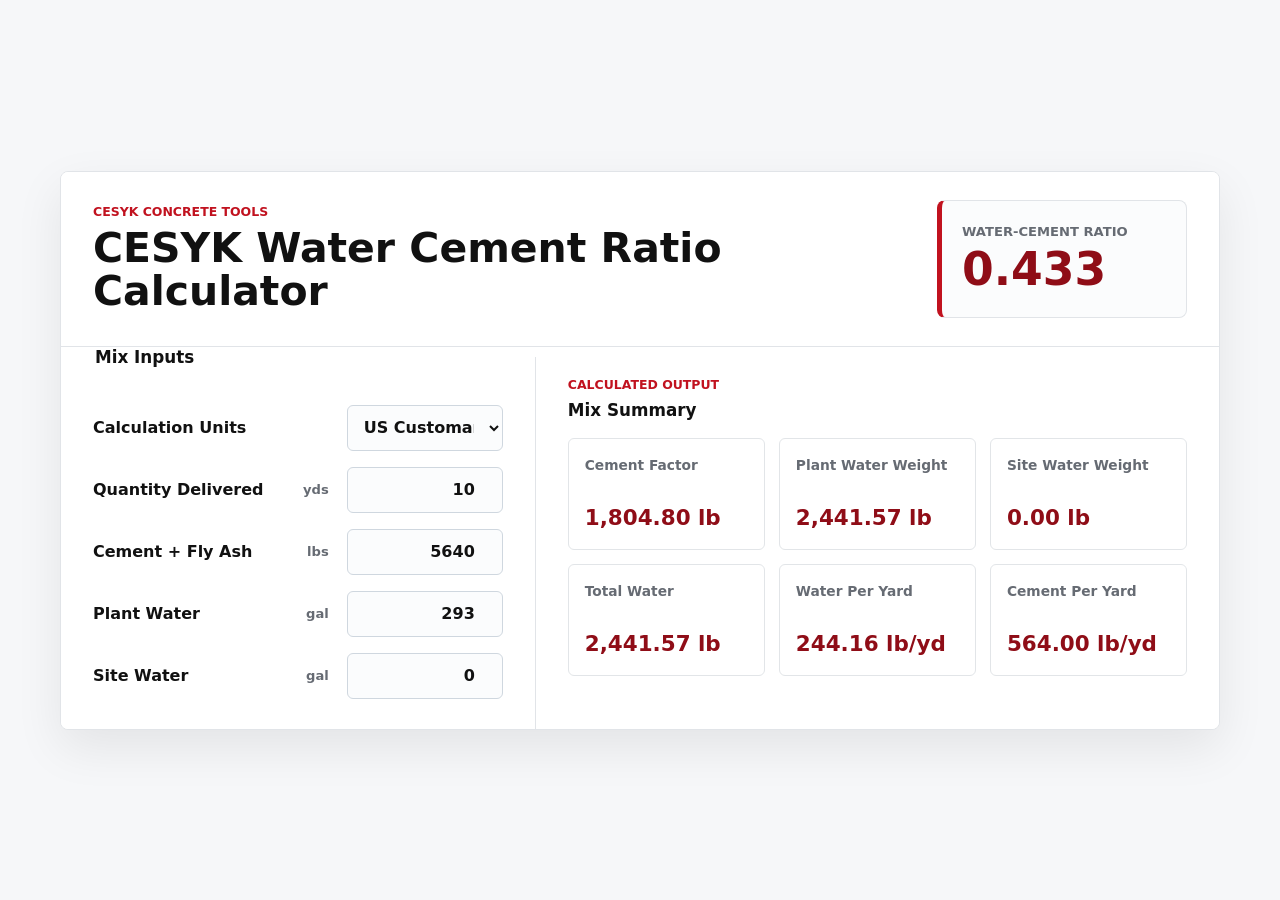
==== index.html @ 7280a91a "Add files via upload" ====
<!doctype html>
<html lang="en">
  <head>
    <meta charset="utf-8">
    <meta name="viewport" content="width=device-width, initial-scale=1">
    <title>CESYK Water Cement Ratio Calculator</title>
    <meta
      name="description"
      content="A free, public water-cement ratio calculator for concrete mix checks."
    >
    <link rel="stylesheet" href="styles.css">
  </head>
  <body>
    <main class="app-shell">
      <section class="workspace" aria-labelledby="app-title">
        <div class="masthead">
          <div>
            <p class="eyebrow">CESYK Concrete Tools</p>
            <h1 id="app-title">CESYK Water Cement Ratio Calculator</h1>
          </div>
          <div class="ratio-meter" aria-live="polite">
            <span class="ratio-label">Water-Cement Ratio</span>
            <output id="ratio">0.000</output>
          </div>
        </div>

        <form class="calculator" id="calculator">
          <fieldset class="input-panel">
            <legend>Mix Inputs</legend>

            <label for="unitSystem">
              <span>Calculation Units</span>
            </label>
            <select id="unitSystem" name="unitSystem">
              <option value="imperial" selected>US Customary</option>
              <option value="metric">Metric</option>
            </select>

            <label for="quantity">
              <span>Quantity Delivered</span>
              <span class="unit" data-unit="quantity">yds</span>
            </label>
            <input id="quantity" name="quantity" type="number" min="0" step="0.01" value="10">

            <label for="cement">
              <span>Cement + Fly Ash</span>
              <span class="unit" data-unit="cement">lbs</span>
            </label>
            <input id="cement" name="cement" type="number" min="0" step="0.01" value="5640">

            <label for="plantWater">
              <span>Plant Water</span>
              <span class="unit" data-unit="water">gal</span>
            </label>
            <input id="plantWater" name="plantWater" type="number" min="0" step="0.01" value="293">

            <label for="siteWater">
              <span>Site Water</span>
              <span class="unit" data-unit="water">gal</span>
            </label>
            <input id="siteWater" name="siteWater" type="number" min="0" step="0.01" value="0">
          </fieldset>

          <section class="results-panel" aria-labelledby="results-title">
            <div class="panel-heading">
              <div>
                <p class="eyebrow dark">Calculated Output</p>
                <h2 id="results-title">Mix Summary</h2>
              </div>
            </div>
            <div class="result-grid">
              <article>
                <span>Cement Factor</span>
                <output id="cementFactor">1,804.80 lb</output>
              </article>
              <article>
                <span>Plant Water Weight</span>
                <output id="plantWaterWeight">2,441.57 lb</output>
              </article>
              <article>
                <span>Site Water Weight</span>
                <output id="siteWaterWeight">0.00 lb</output>
              </article>
              <article>
                <span>Total Water</span>
                <output id="totalWater">2,441.57 lb</output>
              </article>
              <article>
                <span id="waterPerVolumeLabel">Water Per Yard</span>
                <output id="waterPerYard">244.16 lb/yd</output>
              </article>
              <article>
                <span id="cementPerVolumeLabel">Cement Per Yard</span>
                <output id="cementPerYard">564.00 lb/yd</output>
              </article>
            </div>
          </section>
        </form>
      </section>
    </main>

    <script src="app.js"></script>
  </body>
</html>
---- styles.css ----
:root {
  color-scheme: light;
  --bg: #f6f7f9;
  --surface: #ffffff;
  --ink: #111111;
  --muted: #666b73;
  --line: #e1e4e8;
  --accent: #c1121f;
  --accent-strong: #8f0d17;
  --field: #fbfcfd;
  --shadow: 0 18px 48px rgba(17, 17, 17, 0.08);
}

* {
  box-sizing: border-box;
}

body {
  margin: 0;
  min-height: 100vh;
  background: var(--bg);
  color: var(--ink);
  font-family:
    Inter, ui-sans-serif, system-ui, -apple-system, BlinkMacSystemFont, "Segoe UI",
    sans-serif;
}

.app-shell {
  width: min(1160px, calc(100% - 32px));
  min-height: 100vh;
  margin: 0 auto;
  display: grid;
  align-items: center;
  padding: 32px 0;
}

.workspace {
  background: var(--surface);
  border: 1px solid var(--line);
  border-radius: 8px;
  box-shadow: var(--shadow);
  overflow: hidden;
}

.masthead {
  display: grid;
  grid-template-columns: minmax(0, 1fr) 250px;
  justify-content: space-between;
  gap: 24px;
  align-items: center;
  padding: 28px 32px;
  background: #ffffff;
  color: var(--ink);
  border-bottom: 1px solid var(--line);
}

.eyebrow {
  margin: 0 0 8px;
  color: var(--accent);
  font-size: 0.78rem;
  font-weight: 800;
  text-transform: uppercase;
}

.eyebrow.dark {
  color: var(--accent);
}

h1,
h2,
legend,
p {
  margin-top: 0;
}

h1 {
  margin-bottom: 0;
  max-width: 760px;
  font-size: clamp(1.9rem, 3.2vw, 3rem);
  line-height: 1.06;
  letter-spacing: 0;
}

.ratio-meter {
  min-height: 118px;
  padding: 20px;
  border: 1px solid var(--line);
  border-left: 5px solid var(--accent);
  border-radius: 8px;
  display: grid;
  align-content: center;
  justify-items: start;
  background: #fbfcfd;
}

.ratio-label {
  color: var(--muted);
  font-size: 0.82rem;
  font-weight: 800;
  text-transform: uppercase;
}

#ratio {
  margin-top: 8px;
  color: var(--accent-strong);
  font-size: 2.85rem;
  font-weight: 850;
  line-height: 1;
}

.calculator {
  display: grid;
  grid-template-columns: minmax(340px, 0.82fr) minmax(480px, 1.18fr);
  gap: 0;
}

fieldset,
.results-panel {
  border: 0;
  margin: 0;
  padding: 30px 32px;
}

.input-panel {
  display: grid;
  grid-template-columns: minmax(0, 1fr) 156px;
  align-content: start;
  gap: 16px 18px;
  background: #ffffff;
  border-right: 1px solid var(--line);
}

legend,
h2 {
  grid-column: 1 / -1;
  margin-bottom: 8px;
  font-size: 1.05rem;
  font-weight: 850;
}

.panel-heading {
  display: flex;
  justify-content: space-between;
  gap: 20px;
  align-items: end;
  margin-bottom: 18px;
}

.panel-heading h2 {
  margin-bottom: 0;
}

label {
  display: flex;
  justify-content: space-between;
  gap: 12px;
  align-items: center;
  min-height: 46px;
  color: var(--ink);
  font-weight: 700;
}

.unit {
  color: var(--muted);
  font-size: 0.82rem;
  font-weight: 750;
  white-space: nowrap;
}

input,
select {
  width: 100%;
  min-height: 46px;
  border: 1px solid #cfd7df;
  border-radius: 6px;
  background: var(--field);
  color: var(--ink);
  font: inherit;
  font-weight: 760;
  padding: 0 12px;
}

input {
  text-align: right;
}

select {
  cursor: pointer;
}

input:focus,
select:focus {
  border-color: var(--accent);
  box-shadow: 0 0 0 3px rgba(193, 18, 31, 0.12);
  outline: 0;
}

.results-panel {
  background: var(--surface);
}

.result-grid {
  display: grid;
  grid-template-columns: repeat(3, minmax(0, 1fr));
  gap: 14px;
}

article {
  min-height: 112px;
  border: 1px solid #e2e5e8;
  border-radius: 6px;
  padding: 18px 16px;
  display: grid;
  align-content: space-between;
  background: #ffffff;
}

article span {
  color: var(--muted);
  font-size: 0.86rem;
  font-weight: 800;
}

article output {
  color: var(--accent-strong);
  font-size: 1.34rem;
  font-weight: 850;
  line-height: 1.15;
  overflow-wrap: anywhere;
}

@media (max-width: 820px) {
  .app-shell {
    width: min(100% - 20px, 620px);
    align-items: start;
    padding: 10px 0;
  }

  .masthead,
  .calculator {
    display: grid;
    grid-template-columns: 1fr;
  }

  .masthead {
    padding: 22px;
  }

  .ratio-meter {
    justify-items: start;
    min-width: 0;
    min-height: 94px;
  }

  .input-panel {
    grid-template-columns: 1fr;
    border-right: 0;
    border-bottom: 1px solid var(--line);
  }

  label {
    min-height: 24px;
  }

  input,
  select {
    margin-bottom: 4px;
  }

  .result-grid {
    grid-template-columns: 1fr;
  }
}
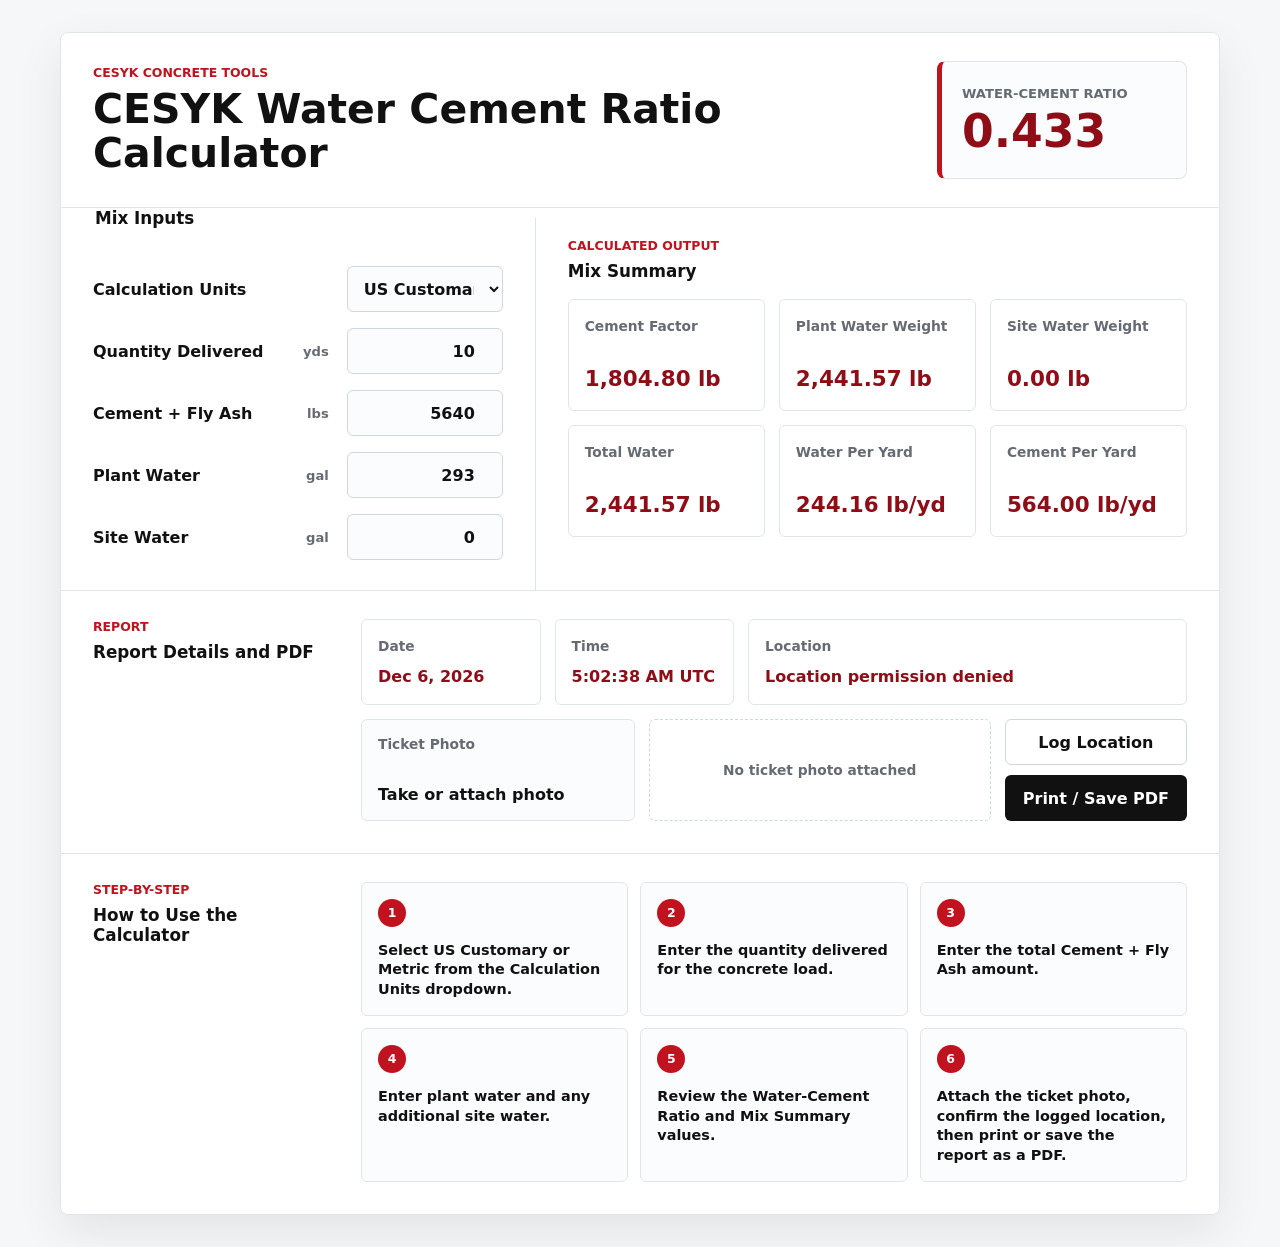
==== commit 53db2188: "Add files via upload update 2" ====
--- a/index.html
+++ b/index.html
@@ -96,6 +96,58 @@
             </div>
           </section>
         </form>
+
+        <section class="report-actions" aria-labelledby="report-title">
+          <div>
+            <p class="eyebrow dark">Report</p>
+            <h2 id="report-title">Report Details and PDF</h2>
+          </div>
+          <div class="report-content">
+            <div class="report-meta">
+              <article>
+                <span>Date</span>
+                <output id="reportDate">--</output>
+              </article>
+              <article>
+                <span>Time</span>
+                <output id="reportTime">--</output>
+              </article>
+              <article>
+                <span>Location</span>
+                <output id="reportLocation">Requesting location...</output>
+              </article>
+            </div>
+            <div class="report-tools">
+              <label class="photo-control" for="ticketPhoto">
+                <span>Ticket Photo</span>
+                <strong id="ticketPhotoStatus">Take or attach photo</strong>
+              </label>
+              <input id="ticketPhoto" type="file" accept="image/*" capture="environment">
+              <div class="ticket-preview" id="ticketPreview" aria-live="polite">
+                <span>No ticket photo attached</span>
+              </div>
+              <div class="report-buttons">
+                <button class="secondary-button" id="logLocation" type="button">Log Location</button>
+                <button class="print-button" id="printReport" type="button">Print / Save PDF</button>
+              </div>
+            </div>
+          </div>
+        </section>
+
+        <section class="instructions" aria-labelledby="instructions-title">
+          <div>
+            <p class="eyebrow dark">Step-by-Step</p>
+            <h2 id="instructions-title">How to Use the Calculator</h2>
+          </div>
+          <ol>
+            <li>Select US Customary or Metric from the Calculation Units dropdown.</li>
+            <li>Enter the quantity delivered for the concrete load.</li>
+            <li>Enter the total Cement + Fly Ash amount.</li>
+            <li>Enter plant water and any additional site water.</li>
+            <li>Review the Water-Cement Ratio and Mix Summary values.</li>
+            <li>Attach the ticket photo, confirm the logged location, then print or save the report as a PDF.</li>
+          </ol>
+        </section>
       </section>
     </main>
 
--- a/styles.css
+++ b/styles.css
@@ -199,6 +199,185 @@
   background: var(--surface);
 }
 
+.report-actions {
+  display: grid;
+  grid-template-columns: 240px minmax(0, 1fr);
+  gap: 28px;
+  padding: 28px 32px 32px;
+  border-top: 1px solid var(--line);
+  background: #ffffff;
+}
+
+.report-actions h2 {
+  margin-bottom: 0;
+}
+
+.report-content {
+  display: grid;
+  gap: 14px;
+}
+
+.report-meta,
+.report-tools {
+  display: grid;
+  gap: 14px;
+}
+
+.report-meta {
+  grid-template-columns: minmax(150px, 0.45fr) minmax(170px, 0.45fr) minmax(260px, 1.1fr);
+}
+
+.report-meta article {
+  min-height: 86px;
+}
+
+.report-meta output {
+  font-size: 1rem;
+}
+
+.report-tools {
+  grid-template-columns: minmax(220px, 0.8fr) minmax(240px, 1fr) auto;
+  align-items: stretch;
+}
+
+.photo-control {
+  min-height: 92px;
+  padding: 16px;
+  border: 1px solid #e2e5e8;
+  border-radius: 6px;
+  display: grid;
+  align-content: space-between;
+  background: #fbfcfd;
+  cursor: pointer;
+}
+
+.photo-control span,
+.ticket-preview span {
+  color: var(--muted);
+  font-size: 0.86rem;
+  font-weight: 800;
+}
+
+.photo-control strong {
+  color: var(--ink);
+  font-size: 1rem;
+  font-weight: 850;
+  overflow-wrap: anywhere;
+}
+
+#ticketPhoto {
+  position: absolute;
+  width: 1px;
+  height: 1px;
+  opacity: 0;
+  pointer-events: none;
+}
+
+.ticket-preview {
+  min-height: 92px;
+  border: 1px dashed #cfd7df;
+  border-radius: 6px;
+  display: grid;
+  place-items: center;
+  overflow: hidden;
+  background: #ffffff;
+}
+
+.ticket-preview img {
+  width: 100%;
+  height: 100%;
+  max-height: 180px;
+  object-fit: contain;
+  display: block;
+  background: #ffffff;
+}
+
+.report-buttons {
+  display: grid;
+  gap: 10px;
+  align-self: center;
+}
+
+.print-button,
+.secondary-button {
+  min-width: 154px;
+  min-height: 46px;
+  border: 0;
+  border-radius: 6px;
+  align-self: center;
+  background: var(--ink);
+  color: #ffffff;
+  cursor: pointer;
+  font: inherit;
+  font-weight: 850;
+  padding: 0 18px;
+}
+
+.secondary-button {
+  border: 1px solid #cfd7df;
+  background: #ffffff;
+  color: var(--ink);
+}
+
+.print-button:focus,
+.print-button:hover,
+.secondary-button:focus,
+.secondary-button:hover {
+  background: var(--accent);
+  color: #ffffff;
+  outline: 0;
+}
+
+.instructions {
+  display: grid;
+  grid-template-columns: 240px minmax(0, 1fr);
+  gap: 28px;
+  padding: 28px 32px 32px;
+  border-top: 1px solid var(--line);
+  background: #ffffff;
+}
+
+.instructions h2 {
+  margin-bottom: 0;
+}
+
+.instructions ol {
+  margin: 0;
+  padding: 0;
+  display: grid;
+  grid-template-columns: repeat(3, minmax(0, 1fr));
+  gap: 12px;
+  counter-reset: instruction-step;
+  list-style: none;
+}
+
+.instructions li {
+  min-height: 126px;
+  padding: 16px;
+  border: 1px solid #e2e5e8;
+  border-radius: 6px;
+  background: #fbfcfd;
+  color: var(--ink);
+  font-size: 0.9rem;
+  font-weight: 680;
+  line-height: 1.35;
+}
+
+.instructions li::before {
+  counter-increment: instruction-step;
+  content: counter(instruction-step);
+  width: 28px;
+  height: 28px;
+  margin-bottom: 14px;
+  border-radius: 999px;
+  display: grid;
+  place-items: center;
+  background: var(--accent);
+  color: #ffffff;
+  font-size: 0.78rem;
+  font-weight: 850;
+}
+
 .result-grid {
   display: grid;
   grid-template-columns: repeat(3, minmax(0, 1fr));
@@ -270,4 +449,65 @@
   .result-grid {
     grid-template-columns: 1fr;
   }
-}
+
+  .report-actions {
+    grid-template-columns: 1fr;
+    padding: 24px 22px;
+  }
+
+  .report-tools {
+    grid-template-columns: 1fr;
+  }
+
+  .report-meta {
+    grid-template-columns: 1fr;
+  }
+
+  .print-button,
+  .secondary-button {
+    width: 100%;
+  }
+
+  .instructions {
+    grid-template-columns: 1fr;
+    padding: 24px 22px;
+  }
+
+  .instructions ol {
+    grid-template-columns: 1fr;
+  }
+
+  .instructions li {
+    min-height: 0;
+  }
+}
+
+@media print {
+  body {
+    background: #ffffff;
+  }
+
+  .app-shell {
+    width: 100%;
+    min-height: 0;
+    padding: 0;
+  }
+
+  .workspace {
+    border: 0;
+    box-shadow: none;
+  }
+
+  .print-button,
+  .secondary-button,
+  .instructions {
+    display: none;
+  }
+
+  .masthead,
+  fieldset,
+  .results-panel,
+  .report-actions {
+    padding: 18px 0;
+  }
+}
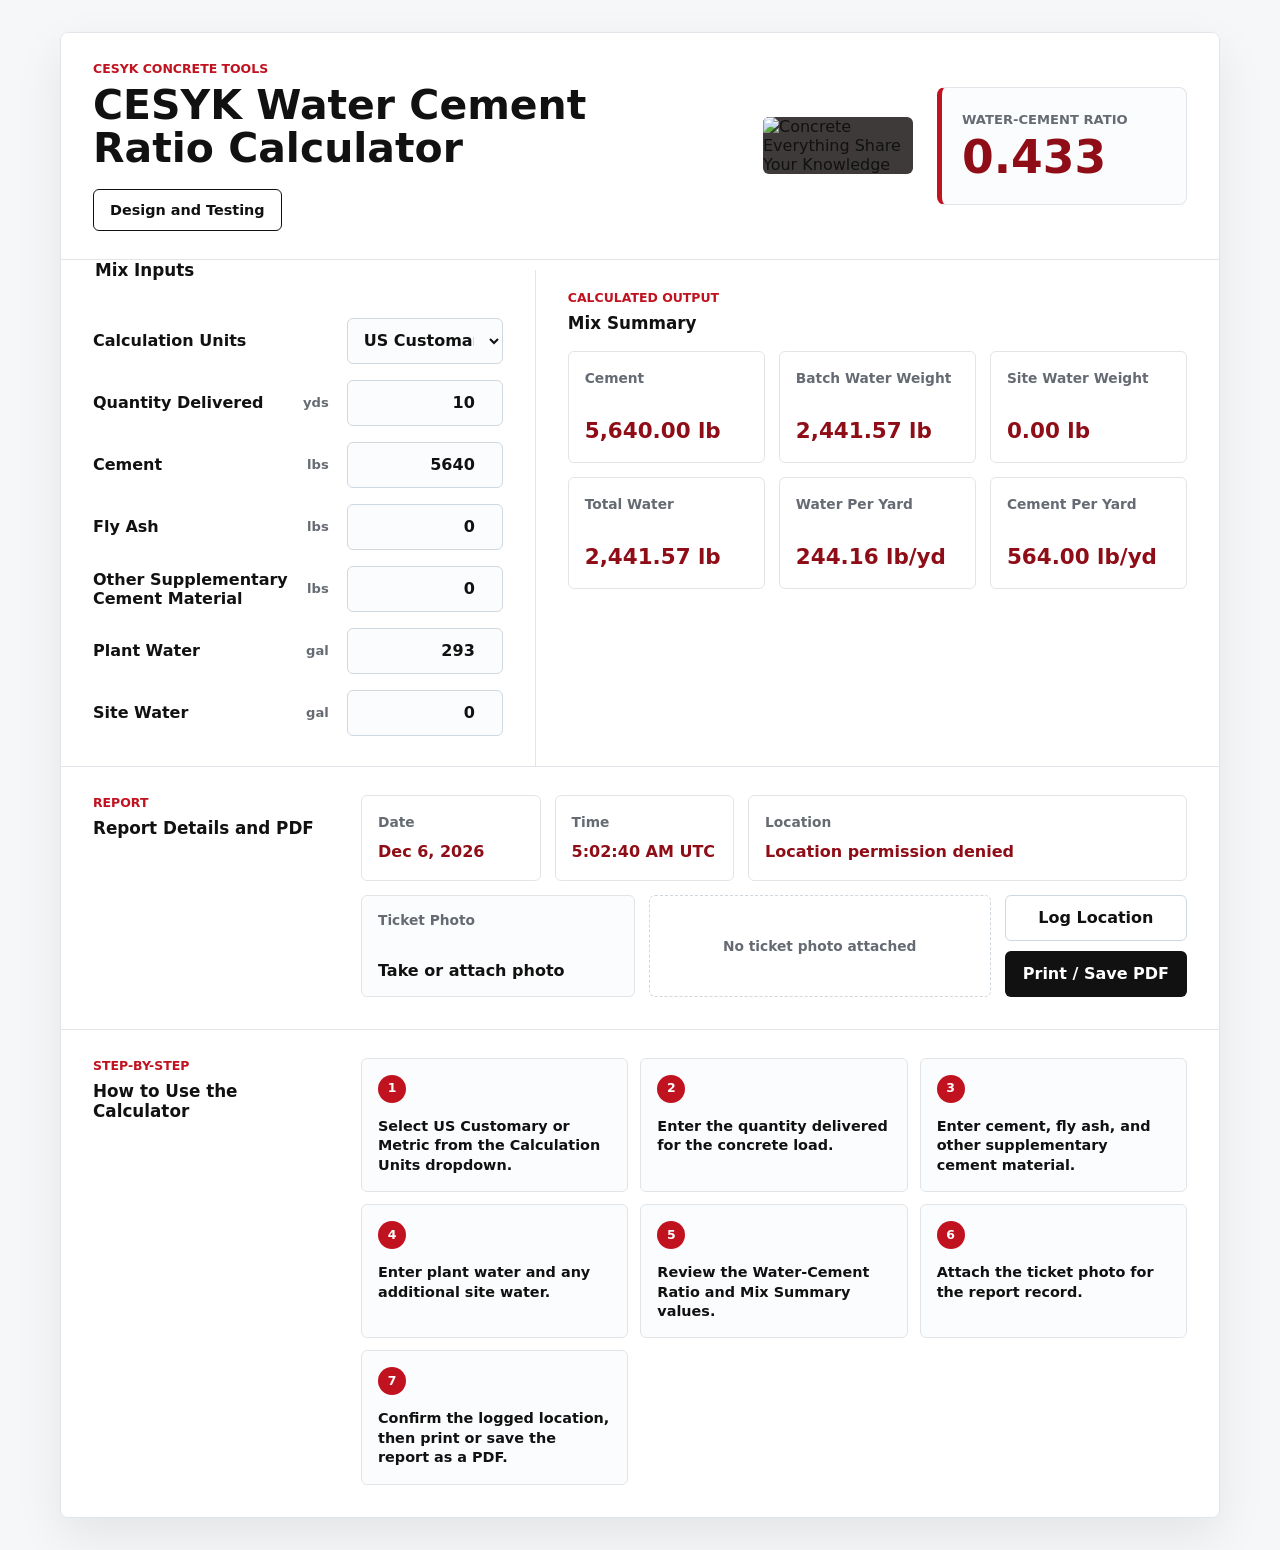
==== commit f67fa442: "Add files via upload" ====
--- a/index.html
+++ b/index.html
@@ -17,7 +17,13 @@
           <div>
             <p class="eyebrow">CESYK Concrete Tools</p>
             <h1 id="app-title">CESYK Water Cement Ratio Calculator</h1>
+            <a class="page-link" id="designTestingLink" href="design-testing.html">Design and Testing</a>
           </div>
+          <img
+            class="brand-logo"
+            src="assets/logo.png"
+            alt="Concrete Everything Share Your Knowledge"
+          >
           <div class="ratio-meter" aria-live="polite">
             <span class="ratio-label">Water-Cement Ratio</span>
             <output id="ratio">0.000</output>
@@ -43,10 +49,22 @@
             <input id="quantity" name="quantity" type="number" min="0" step="0.01" value="10">
 
             <label for="cement">
-              <span>Cement + Fly Ash</span>
+              <span>Cement</span>
               <span class="unit" data-unit="cement">lbs</span>
             </label>
             <input id="cement" name="cement" type="number" min="0" step="0.01" value="5640">
+
+            <label for="flyAsh">
+              <span>Fly Ash</span>
+              <span class="unit" data-unit="cement">lbs</span>
+            </label>
+            <input id="flyAsh" name="flyAsh" type="number" min="0" step="0.01" value="0">
+
+            <label for="otherScm">
+              <span>Other Supplementary Cement Material</span>
+              <span class="unit" data-unit="cement">lbs</span>
+            </label>
+            <input id="otherScm" name="otherScm" type="number" min="0" step="0.01" value="0">
 
             <label for="plantWater">
               <span>Plant Water</span>
@@ -70,11 +88,11 @@
             </div>
             <div class="result-grid">
               <article>
-                <span>Cement Factor</span>
-                <output id="cementFactor">1,804.80 lb</output>
+                <span>Cement</span>
+                <output id="cementTotal">5,640.00 lb</output>
               </article>
               <article>
-                <span>Plant Water Weight</span>
+                <span>Batch Water Weight</span>
                 <output id="plantWaterWeight">2,441.57 lb</output>
               </article>
               <article>
@@ -142,12 +160,14 @@
           <ol>
             <li>Select US Customary or Metric from the Calculation Units dropdown.</li>
             <li>Enter the quantity delivered for the concrete load.</li>
-            <li>Enter the total Cement + Fly Ash amount.</li>
+            <li>Enter cement, fly ash, and other supplementary cement material.</li>
             <li>Enter plant water and any additional site water.</li>
             <li>Review the Water-Cement Ratio and Mix Summary values.</li>
-            <li>Attach the ticket photo, confirm the logged location, then print or save the report as a PDF.</li>
+            <li>Attach the ticket photo for the report record.</li>
+            <li>Confirm the logged location, then print or save the report as a PDF.</li>
           </ol>
         </section>
+        <section class="print-report-document" id="combinedPrintReport" aria-label="Combined printable report"></section>
       </section>
     </main>
 
--- a/styles.css
+++ b/styles.css
@@ -44,7 +44,7 @@
 
 .masthead {
   display: grid;
-  grid-template-columns: minmax(0, 1fr) 250px;
+  grid-template-columns: minmax(0, 1fr) minmax(120px, 180px) 250px;
   justify-content: space-between;
   gap: 24px;
   align-items: center;
@@ -52,6 +52,42 @@
   background: #ffffff;
   color: var(--ink);
   border-bottom: 1px solid var(--line);
+}
+
+.page-link {
+  width: fit-content;
+  margin-top: 18px;
+  border: 1px solid var(--ink);
+  border-radius: 6px;
+  display: inline-flex;
+  align-items: center;
+  min-height: 42px;
+  padding: 0 16px;
+  color: var(--ink);
+  font-size: 0.9rem;
+  font-weight: 850;
+  text-decoration: none;
+}
+
+.page-link:hover,
+.page-link:focus {
+  border-color: var(--accent);
+  background: var(--accent);
+  color: #ffffff;
+  outline: 0;
+}
+
+.simple-masthead {
+  grid-template-columns: minmax(0, 1fr) minmax(120px, 180px);
+}
+
+.brand-logo {
+  width: min(100%, 150px);
+  max-height: 150px;
+  border-radius: 6px;
+  object-fit: contain;
+  justify-self: end;
+  background: #3f3a3a;
 }
 
 .eyebrow {
@@ -160,6 +196,49 @@
   font-weight: 700;
 }
 
+.combined-report,
+.design-form {
+  padding: 30px 32px;
+  border-top: 1px solid var(--line);
+  background: #ffffff;
+}
+
+.combined-report {
+  display: grid;
+  grid-template-columns: 240px minmax(0, 1fr);
+  gap: 28px;
+}
+
+.design-form {
+  display: grid;
+  grid-template-columns: repeat(3, minmax(0, 1fr));
+  gap: 18px;
+}
+
+.design-panel {
+  display: grid;
+  grid-template-columns: minmax(0, 1fr);
+  gap: 12px;
+  padding: 0;
+}
+
+.design-panel label {
+  min-height: 0;
+}
+
+.design-panel input {
+  text-align: left;
+}
+
+.break-panel input {
+  min-height: 54px;
+}
+
+.horizontal-buttons {
+  grid-template-columns: repeat(2, max-content);
+  justify-content: end;
+}
+
 .unit {
   color: var(--muted);
   font-size: 0.82rem;
@@ -210,6 +289,10 @@
 
 .report-actions h2 {
   margin-bottom: 0;
+}
+
+.print-report-document {
+  display: none;
 }
 
 .report-content {
@@ -425,6 +508,11 @@
     padding: 22px;
   }
 
+  .brand-logo {
+    justify-self: start;
+    max-width: 160px;
+  }
+
   .ratio-meter {
     justify-items: start;
     min-width: 0;
@@ -455,6 +543,16 @@
     padding: 24px 22px;
   }
 
+  .combined-report,
+  .design-form {
+    grid-template-columns: 1fr;
+    padding: 24px 22px;
+  }
+
+  .horizontal-buttons {
+    grid-template-columns: 1fr;
+  }
+
   .report-tools {
     grid-template-columns: 1fr;
   }
@@ -483,6 +581,10 @@
 }
 
 @media print {
+  @page {
+    margin: 0.45in;
+  }
+
   body {
     background: #ffffff;
   }
@@ -493,21 +595,96 @@
     padding: 0;
   }
 
+  .masthead,
+  .calculator,
+  .combined-report,
+  .design-form,
+  .report-actions,
+  .instructions {
+    display: none;
+  }
+
   .workspace {
     border: 0;
     box-shadow: none;
-  }
-
-  .print-button,
-  .secondary-button,
-  .instructions {
-    display: none;
-  }
-
-  .masthead,
-  fieldset,
-  .results-panel,
-  .report-actions {
-    padding: 18px 0;
-  }
-}
+    overflow: visible;
+  }
+
+  .print-report-document {
+    display: block;
+    color: #111111;
+    font-size: 10.5pt;
+  }
+
+  .print-report-header {
+    display: grid;
+    grid-template-columns: 92px minmax(0, 1fr);
+    gap: 18px;
+    align-items: center;
+    padding-bottom: 16px;
+    border-bottom: 2px solid #111111;
+  }
+
+  .print-report-header img {
+    width: 92px;
+    height: 92px;
+    object-fit: contain;
+    background: #3f3a3a;
+  }
+
+  .print-report-header h1 {
+    font-size: 22pt;
+    line-height: 1.1;
+  }
+
+  .print-report-document section {
+    margin-top: 16px;
+    break-inside: avoid;
+  }
+
+  .print-report-document h2 {
+    margin-bottom: 8px;
+    padding-bottom: 5px;
+    border-bottom: 1px solid #cfd7df;
+    font-size: 13pt;
+  }
+
+  .print-grid {
+    display: grid;
+    grid-template-columns: repeat(4, minmax(0, 1fr));
+    gap: 8px;
+  }
+
+  .print-grid article {
+    min-height: 58px;
+    padding: 9px;
+    border: 1px solid #cfd7df;
+    border-radius: 0;
+  }
+
+  .print-grid span {
+    color: #666b73;
+    font-size: 8.5pt;
+    font-weight: 800;
+  }
+
+  .print-grid strong {
+    color: #111111;
+    font-size: 10.5pt;
+    font-weight: 850;
+  }
+
+  .print-fill-grid {
+    grid-template-columns: repeat(2, minmax(0, 1fr));
+  }
+
+  .print-fill-field {
+    min-height: 88px;
+  }
+
+  .print-fill-field div {
+    height: 38px;
+    margin-top: 12px;
+    border-bottom: 1.5px solid #111111;
+  }
+}
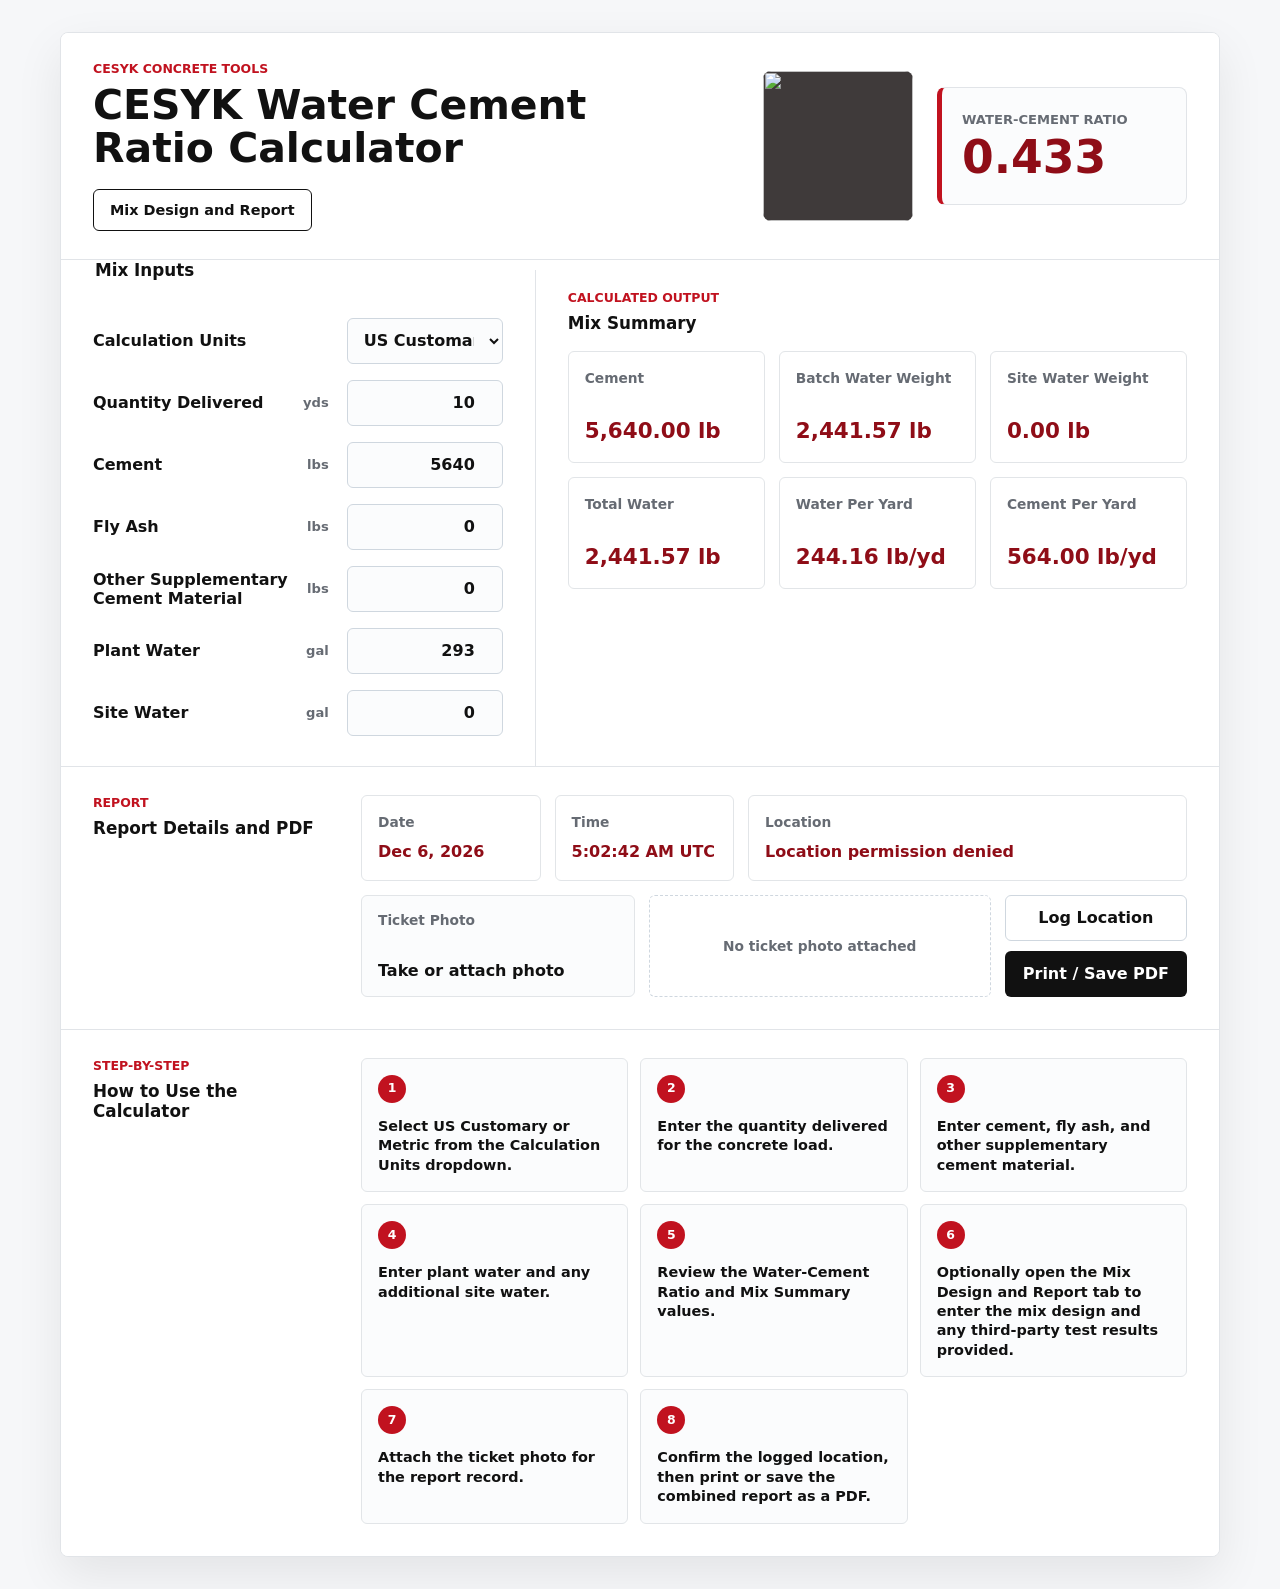
==== commit b5582ed1: "Add files via upload" ====
--- a/index.html
+++ b/index.html
@@ -17,13 +17,11 @@
           <div>
             <p class="eyebrow">CESYK Concrete Tools</p>
             <h1 id="app-title">CESYK Water Cement Ratio Calculator</h1>
-            <a class="page-link" id="designTestingLink" href="design-testing.html">Design and Testing</a>
+            <a class="page-link" id="designTestingLink" href="design-testing.html">Mix Design and Report</a>
           </div>
-          <img
-            class="brand-logo"
-            src="assets/logo.png"
-            alt="Concrete Everything Share Your Knowledge"
-          >
+          <div class="brand-mark" aria-label="Concrete Everything Share Your Knowledge">
+            <img class="brand-logo" src="./assets/logo.png" alt="">
+          </div>
           <div class="ratio-meter" aria-live="polite">
             <span class="ratio-label">Water-Cement Ratio</span>
             <output id="ratio">0.000</output>
@@ -163,8 +161,9 @@
             <li>Enter cement, fly ash, and other supplementary cement material.</li>
             <li>Enter plant water and any additional site water.</li>
             <li>Review the Water-Cement Ratio and Mix Summary values.</li>
+            <li>Optionally open the Mix Design and Report tab to enter the mix design and any third-party test results provided.</li>
             <li>Attach the ticket photo for the report record.</li>
-            <li>Confirm the logged location, then print or save the report as a PDF.</li>
+            <li>Confirm the logged location, then print or save the combined report as a PDF.</li>
           </ol>
         </section>
         <section class="print-report-document" id="combinedPrintReport" aria-label="Combined printable report"></section>
--- a/styles.css
+++ b/styles.css
@@ -81,13 +81,22 @@
   grid-template-columns: minmax(0, 1fr) minmax(120px, 180px);
 }
 
-.brand-logo {
-  width: min(100%, 150px);
-  max-height: 150px;
-  border-radius: 6px;
-  object-fit: contain;
+.brand-mark {
+  width: 150px;
+  height: 150px;
+  border-radius: 8px;
+  display: grid;
+  place-items: center;
   justify-self: end;
   background: #3f3a3a;
+  overflow: hidden;
+}
+
+.brand-logo {
+  width: 100%;
+  height: 100%;
+  object-fit: contain;
+  display: block;
 }
 
 .eyebrow {
@@ -508,9 +517,10 @@
     padding: 22px;
   }
 
-  .brand-logo {
+  .brand-mark {
     justify-self: start;
-    max-width: 160px;
+    width: 132px;
+    height: 132px;
   }
 
   .ratio-meter {
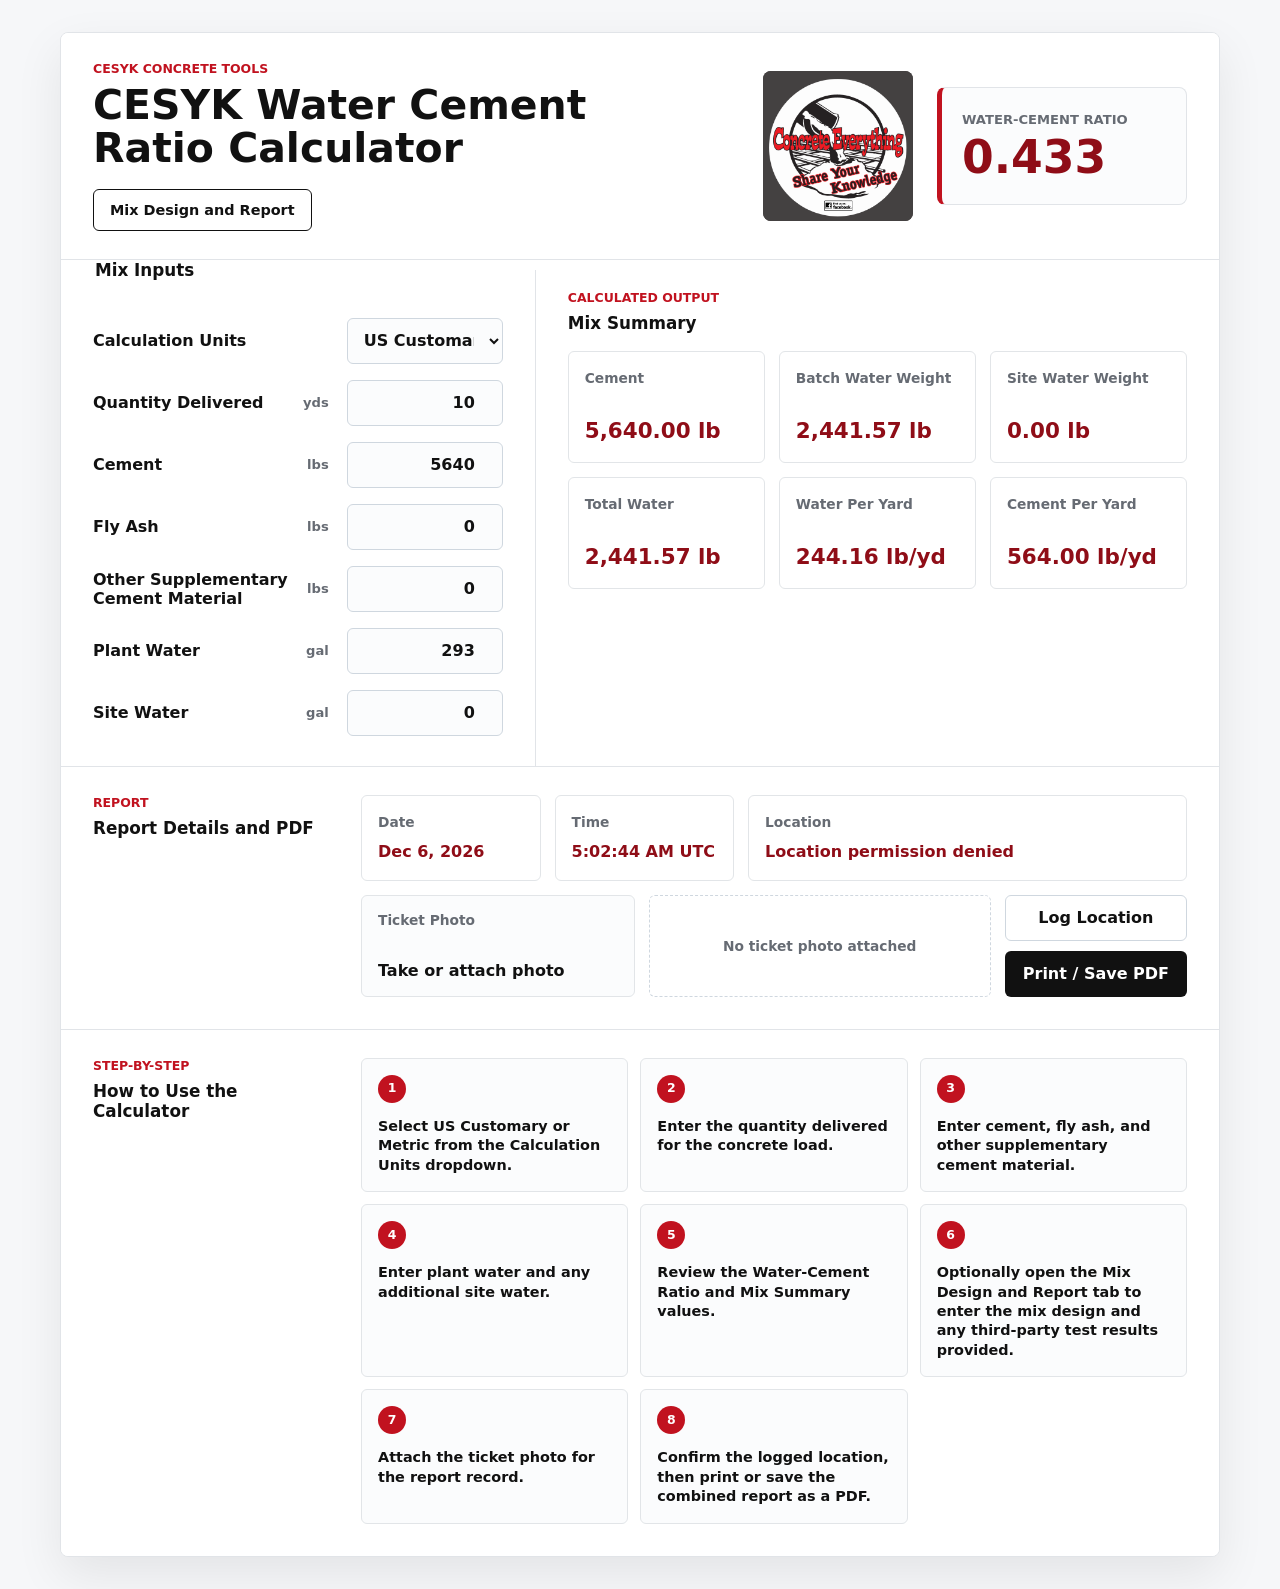
==== commit 50b2eb22: "Add files via upload" ====
--- a/index.html
+++ b/index.html
@@ -20,7 +20,7 @@
             <a class="page-link" id="designTestingLink" href="design-testing.html">Mix Design and Report</a>
           </div>
           <div class="brand-mark" aria-label="Concrete Everything Share Your Knowledge">
-            <img class="brand-logo" src="./assets/logo.png" alt="">
+            <img class="brand-logo" src="./assets/logo.png" alt="" data-cesyk-logo>
           </div>
           <div class="ratio-meter" aria-live="polite">
             <span class="ratio-label">Water-Cement Ratio</span>
@@ -170,6 +170,7 @@
       </section>
     </main>
 
+    <script src="brand-assets.js"></script>
     <script src="app.js"></script>
   </body>
 </html>
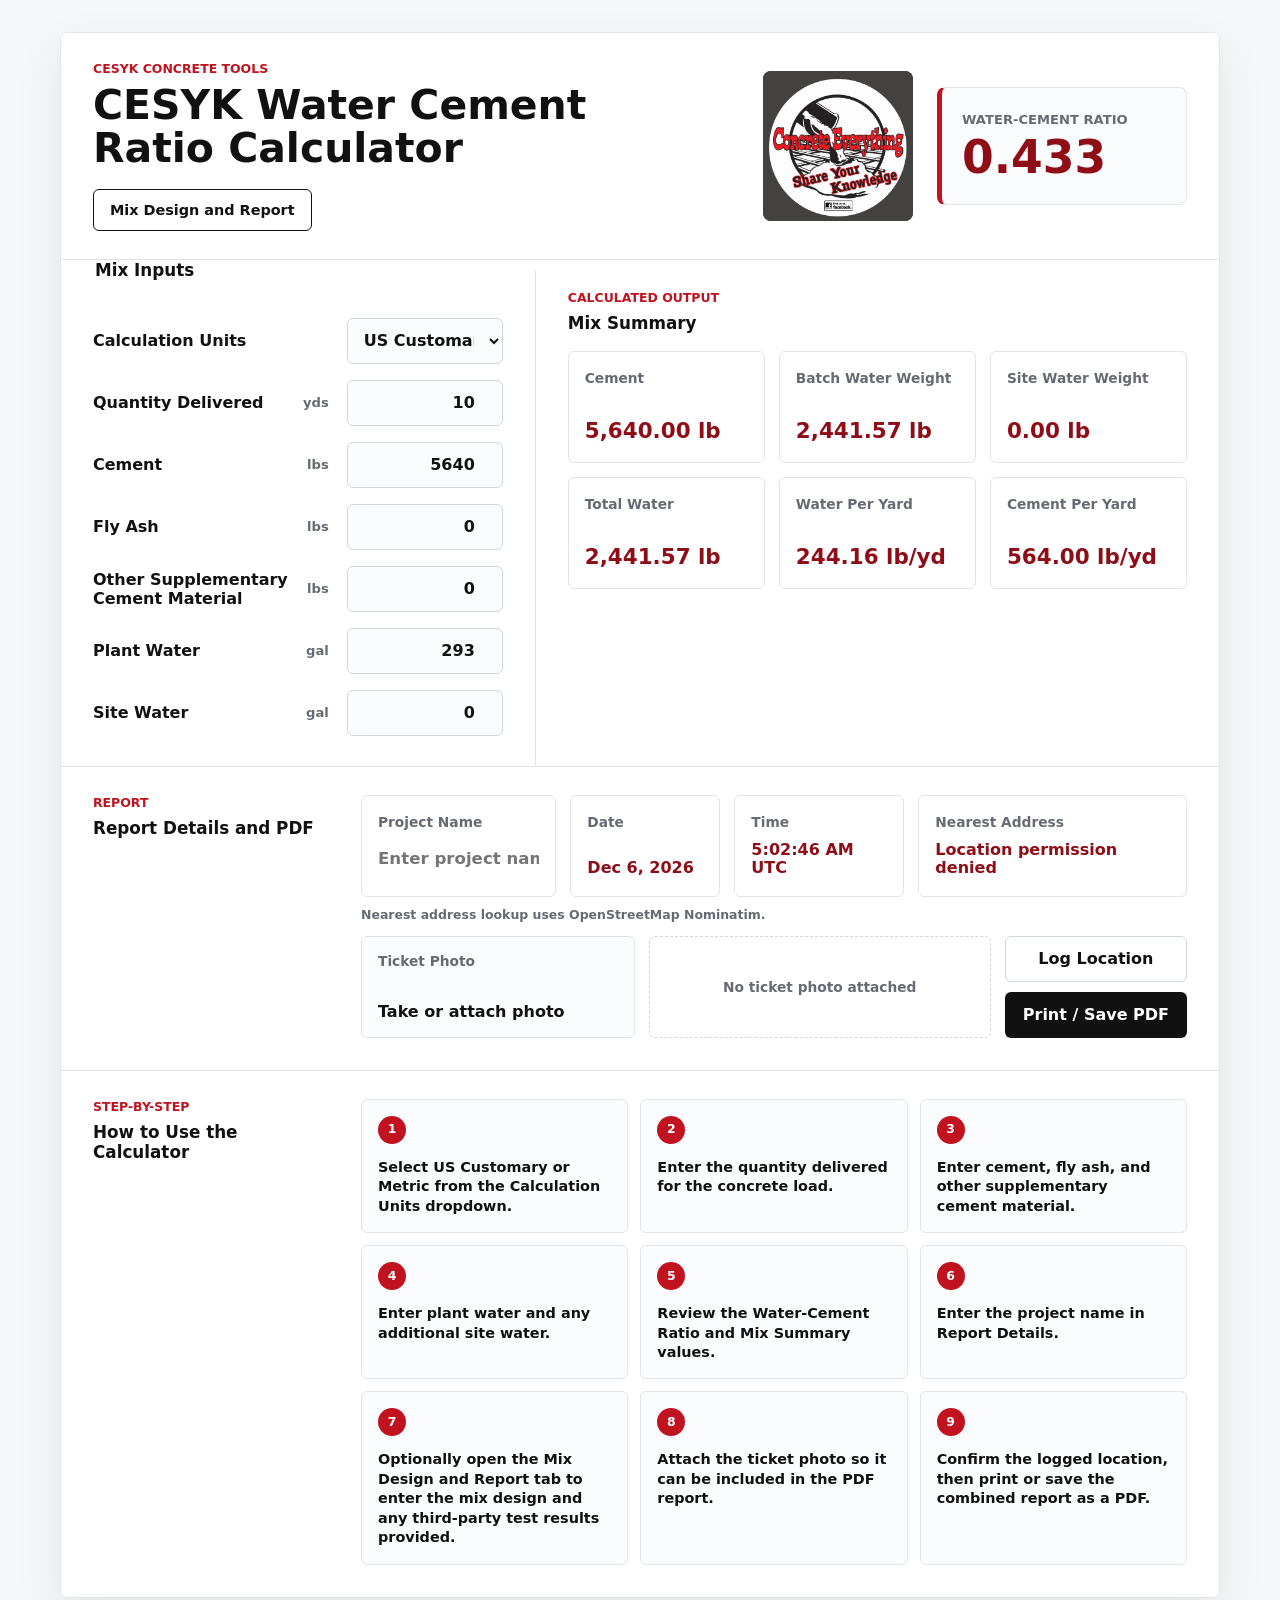
==== commit e4e35969: "Add files via upload" ====
--- a/index.html
+++ b/index.html
@@ -120,6 +120,10 @@
           </div>
           <div class="report-content">
             <div class="report-meta">
+              <article class="report-field">
+                <label for="projectName">Project Name</label>
+                <input id="projectName" name="projectName" type="text" placeholder="Enter project name">
+              </article>
               <article>
                 <span>Date</span>
                 <output id="reportDate">--</output>
@@ -129,10 +133,11 @@
                 <output id="reportTime">--</output>
               </article>
               <article>
-                <span>Location</span>
+                <span>Nearest Address</span>
                 <output id="reportLocation">Requesting location...</output>
               </article>
             </div>
+            <p class="location-attribution">Nearest address lookup uses OpenStreetMap Nominatim.</p>
             <div class="report-tools">
               <label class="photo-control" for="ticketPhoto">
                 <span>Ticket Photo</span>
@@ -161,8 +166,9 @@
             <li>Enter cement, fly ash, and other supplementary cement material.</li>
             <li>Enter plant water and any additional site water.</li>
             <li>Review the Water-Cement Ratio and Mix Summary values.</li>
+            <li>Enter the project name in Report Details.</li>
             <li>Optionally open the Mix Design and Report tab to enter the mix design and any third-party test results provided.</li>
-            <li>Attach the ticket photo for the report record.</li>
+            <li>Attach the ticket photo so it can be included in the PDF report.</li>
             <li>Confirm the logged location, then print or save the combined report as a PDF.</li>
           </ol>
         </section>
--- a/styles.css
+++ b/styles.css
@@ -316,7 +316,7 @@
 }
 
 .report-meta {
-  grid-template-columns: minmax(150px, 0.45fr) minmax(170px, 0.45fr) minmax(260px, 1.1fr);
+  grid-template-columns: minmax(190px, 0.8fr) minmax(150px, 0.45fr) minmax(170px, 0.45fr) minmax(260px, 1.1fr);
 }
 
 .report-meta article {
@@ -325,6 +325,40 @@
 
 .report-meta output {
   font-size: 1rem;
+}
+
+.report-field {
+  gap: 10px;
+}
+
+.report-field label {
+  min-height: 0;
+  display: block;
+  color: var(--muted);
+  font-size: 0.86rem;
+  font-weight: 800;
+}
+
+.report-field input {
+  min-height: 38px;
+  padding: 0;
+  border: 0;
+  background: transparent;
+  color: var(--accent-strong);
+  text-align: left;
+  font-size: 1.04rem;
+  font-weight: 850;
+}
+
+.report-field input:focus {
+  box-shadow: none;
+}
+
+.location-attribution {
+  margin: -4px 0 0;
+  color: var(--muted);
+  font-size: 0.78rem;
+  font-weight: 700;
 }
 
 .report-tools {
@@ -659,6 +693,25 @@
     font-size: 13pt;
   }
 
+  .print-ticket-section figure {
+    margin: 0;
+    display: grid;
+    gap: 6px;
+  }
+
+  .print-ticket-section img {
+    width: 100%;
+    max-height: 4.75in;
+    border: 1px solid #cfd7df;
+    object-fit: contain;
+  }
+
+  .print-ticket-section figcaption {
+    color: #666b73;
+    font-size: 8.5pt;
+    font-weight: 800;
+  }
+
   .print-grid {
     display: grid;
     grid-template-columns: repeat(4, minmax(0, 1fr));
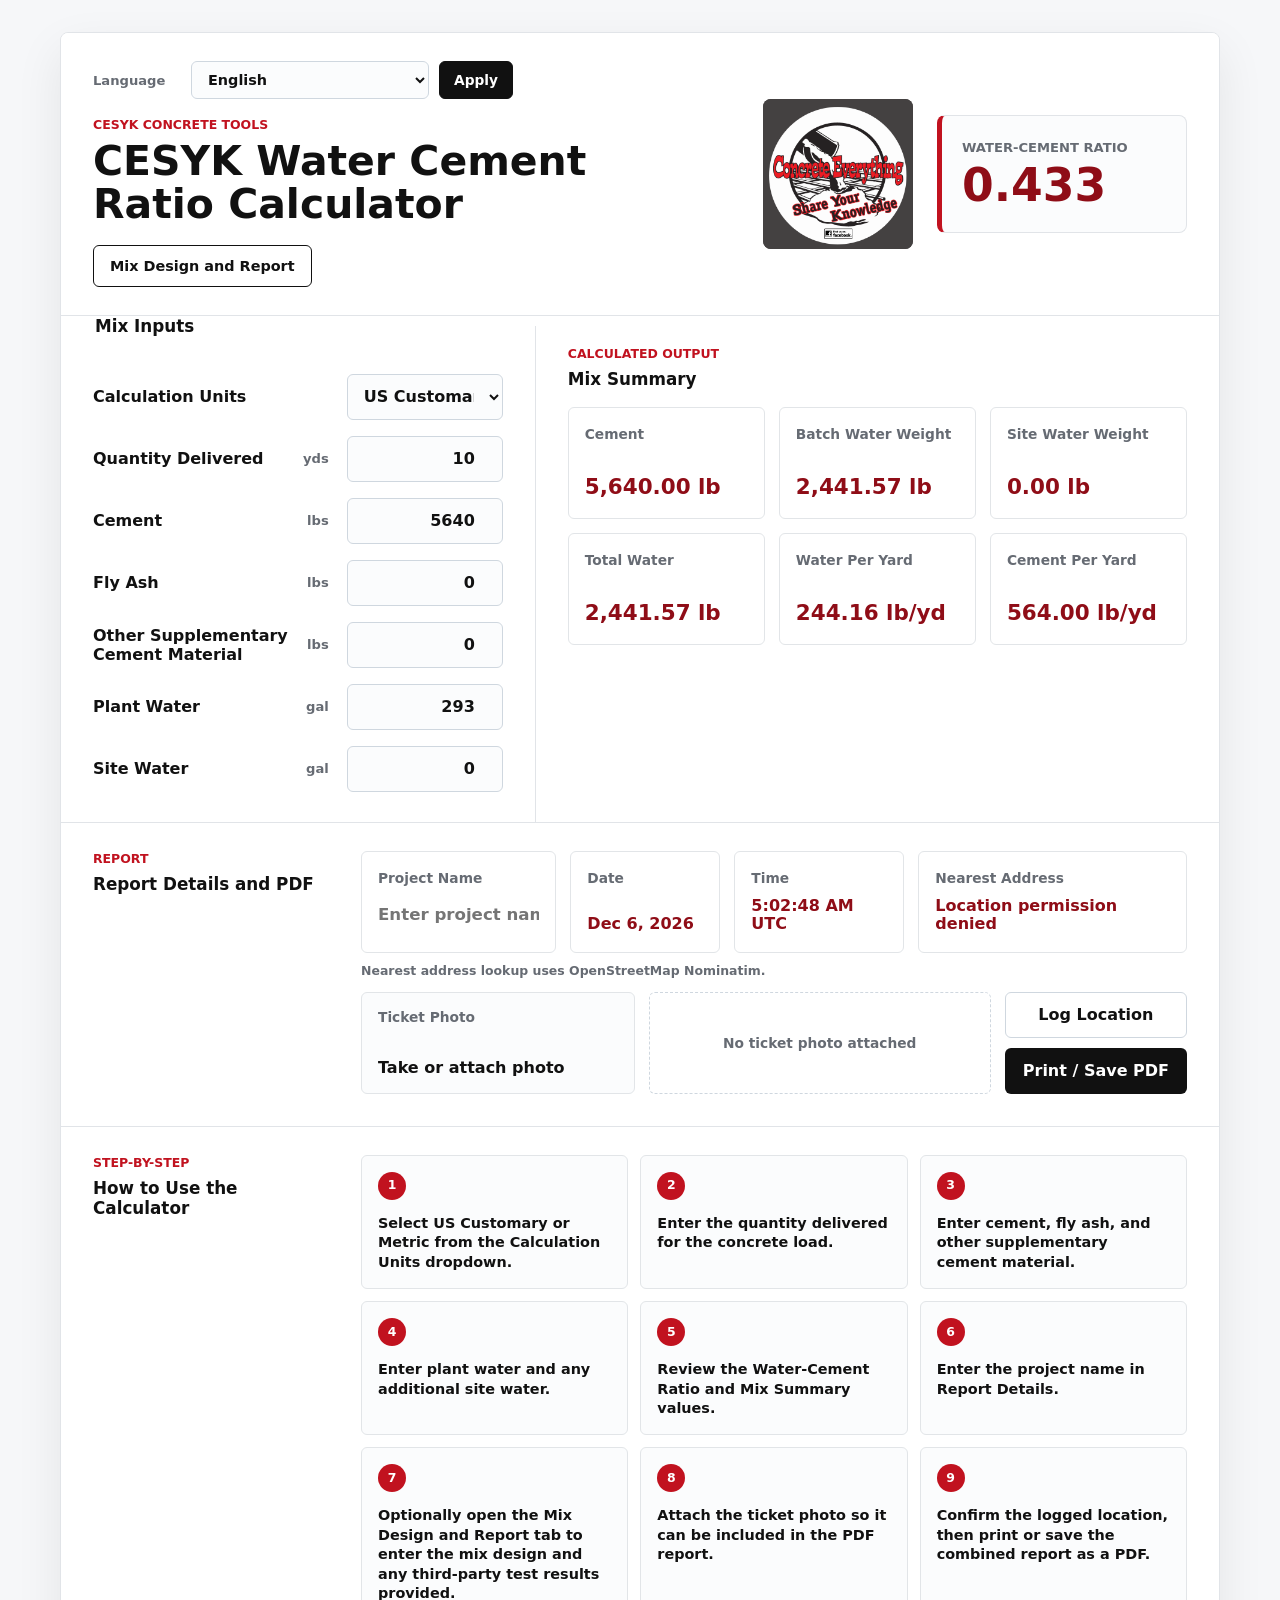
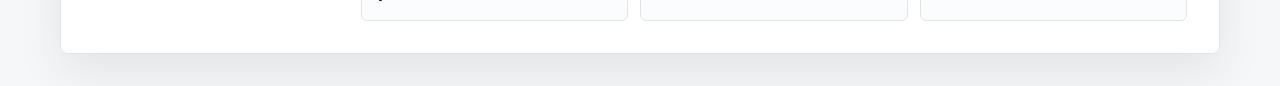
==== commit 9500afad: "Add files via upload" ====
--- a/index.html
+++ b/index.html
@@ -15,6 +15,22 @@
       <section class="workspace" aria-labelledby="app-title">
         <div class="masthead">
           <div>
+            <label class="language-control" for="languageSelect">
+              <span>Language</span>
+              <select class="language-select" id="languageSelect" name="languageSelect">
+                <option value="en">English</option>
+                <option value="zh">Mandarin Chinese</option>
+                <option value="hi">Hindi</option>
+                <option value="es">Spanish</option>
+                <option value="fr">French</option>
+                <option value="ar">Arabic</option>
+                <option value="bn">Bengali</option>
+                <option value="pt">Portuguese</option>
+                <option value="ru">Russian</option>
+                <option value="ur">Urdu</option>
+              </select>
+              <button class="language-apply" type="button">Apply</button>
+            </label>
             <p class="eyebrow">CESYK Concrete Tools</p>
             <h1 id="app-title">CESYK Water Cement Ratio Calculator</h1>
             <a class="page-link" id="designTestingLink" href="design-testing.html">Mix Design and Report</a>
@@ -176,6 +192,7 @@
       </section>
     </main>
 
+    <script src="i18n.js"></script>
     <script src="brand-assets.js"></script>
     <script src="app.js"></script>
   </body>
--- a/styles.css
+++ b/styles.css
@@ -77,6 +77,44 @@
   outline: 0;
 }
 
+.language-control {
+  width: min(420px, 100%);
+  min-height: 0;
+  margin: 0 0 18px;
+  display: grid;
+  grid-template-columns: 88px minmax(0, 1fr) auto;
+  gap: 10px;
+  align-items: center;
+  color: var(--muted);
+  font-size: 0.82rem;
+  font-weight: 850;
+}
+
+.language-control select {
+  min-height: 38px;
+  font-size: 0.9rem;
+}
+
+.language-apply {
+  min-height: 38px;
+  border: 1px solid var(--ink);
+  border-radius: 6px;
+  background: var(--ink);
+  color: #ffffff;
+  cursor: pointer;
+  font: inherit;
+  font-size: 0.86rem;
+  font-weight: 850;
+  padding: 0 14px;
+}
+
+.language-apply:hover,
+.language-apply:focus {
+  border-color: var(--accent);
+  background: var(--accent);
+  outline: 0;
+}
+
 .simple-masthead {
   grid-template-columns: minmax(0, 1fr) minmax(120px, 180px);
 }
@@ -573,6 +611,10 @@
     min-height: 24px;
   }
 
+  .language-control {
+    grid-template-columns: 1fr;
+  }
+
   input,
   select {
     margin-bottom: 4px;
